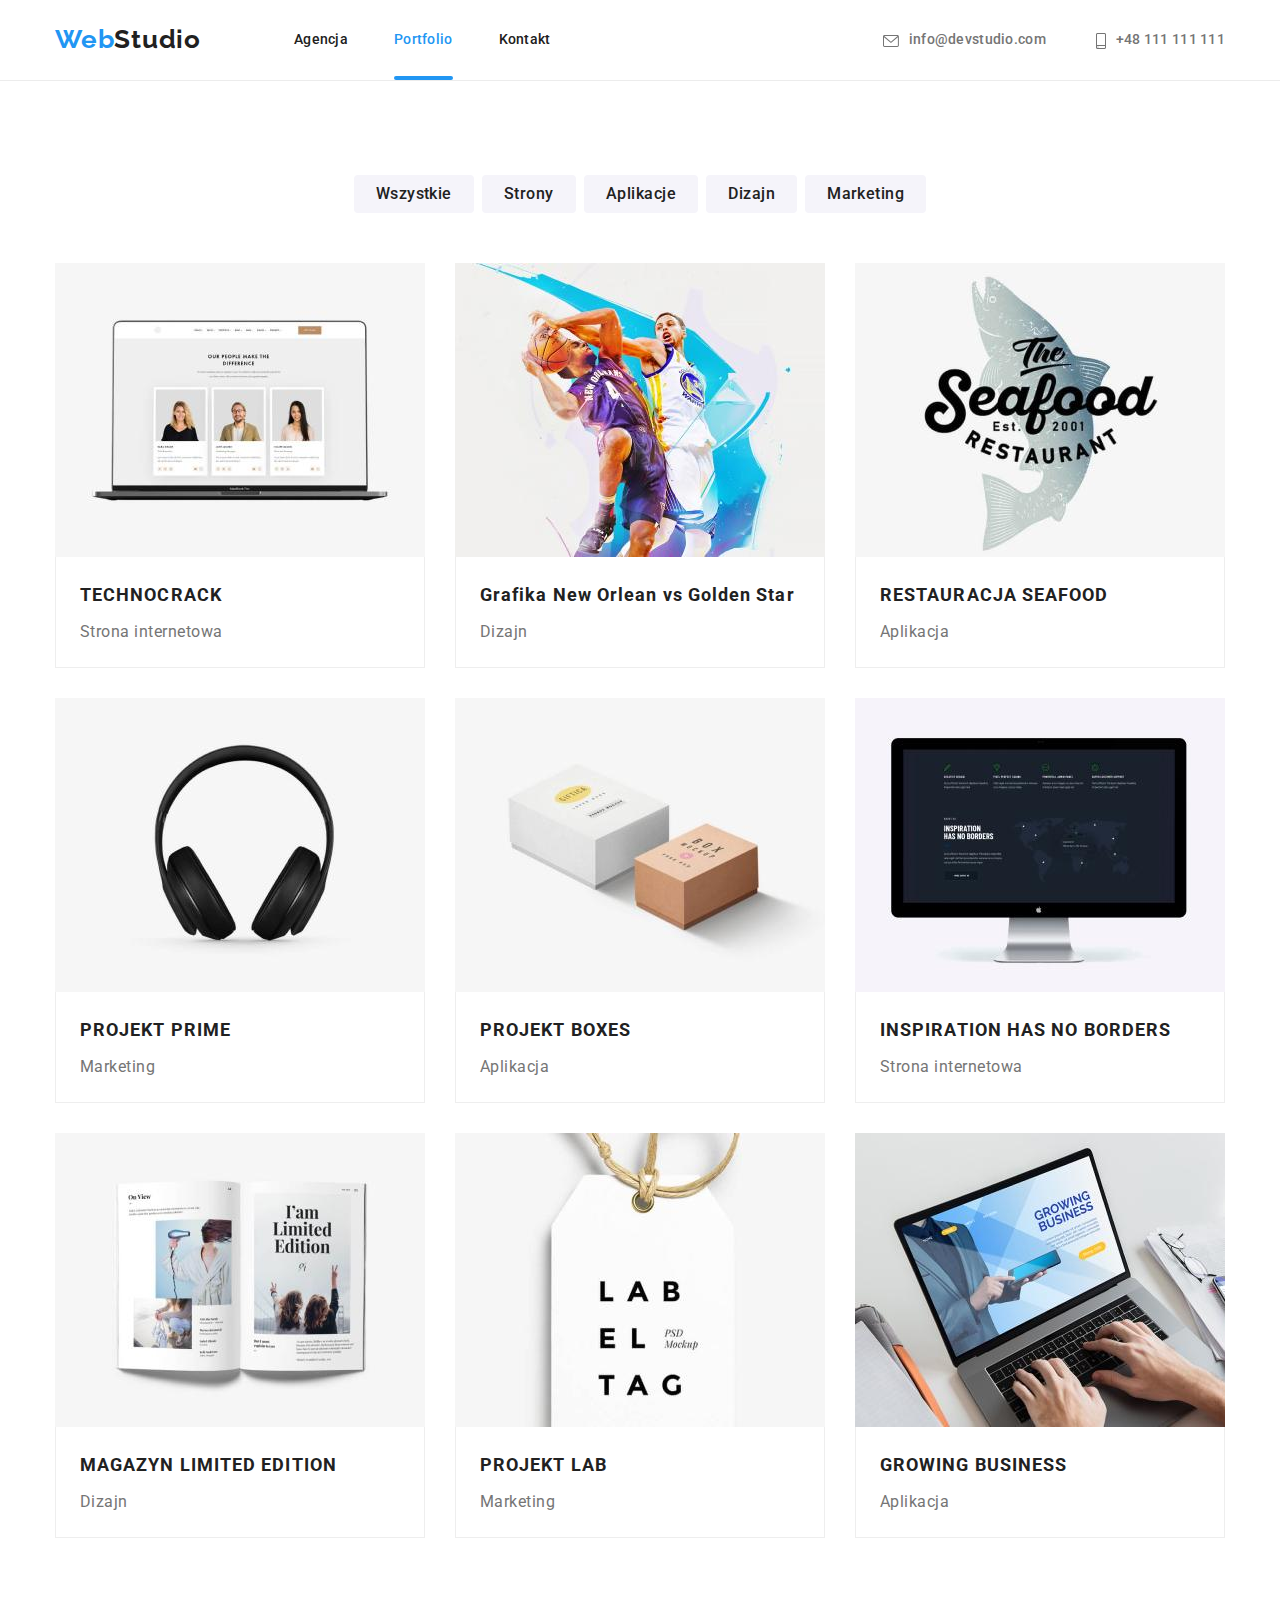
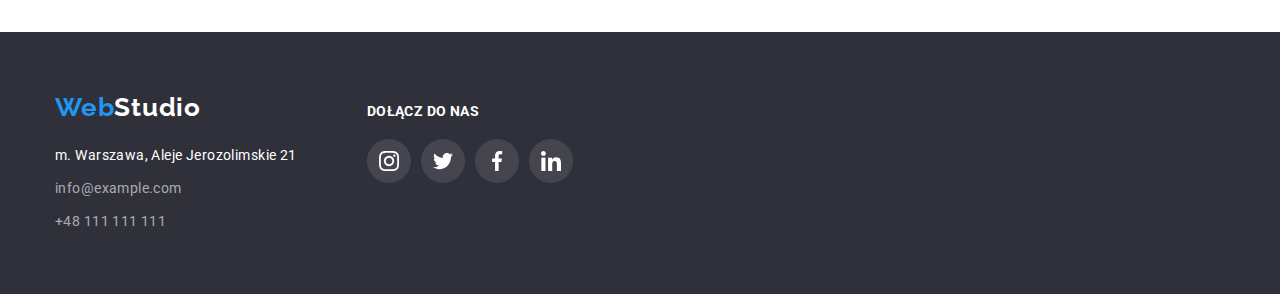
==== portfolio.html @ f638067e "Wykonano kopię plików poprzedniej pracy" ====
<!DOCTYPE html>
<html lang="pl">

<head>
    <meta charset="UTF-8">
    <meta http-equiv="X-UA-Compatible" content="IE=edge">
    <meta name="viewport" content="width=device-width, initial-scale=1.0">
    <link rel="stylesheet"
        href="https://cdnjs.cloudflare.com/ajax/libs/modern-normalize/1.0.0/modern-normalize.min.css" />
    <link rel="stylesheet" href="./css/styles.css">
    <link rel="preconnect" href="https://fonts.googleapis.com">
    <link rel="preconnect" href="https://fonts.gstatic.com" crossorigin>
    <link
        href="https://fonts.googleapis.com/css2?family=Raleway:wght@700&family=Roboto:wght@400;500;700;900&display=swap"
        rel="stylesheet">
    <title>Portfolio</title>
</head>

<body>
    <!-- HEADER -->
    <header class="header">
        <div class="container">
            <!-- Main navigation -->
            <nav class="navigation">
                <a class="navigation-logo link" href="./index.html"><span class="text-even-theme">Web</span><span
                        class="text-light-theme">Studio</span></a>
                <ul class="navigation-list list">
                    <li class="navigation-list-item"><a class="navigation-list-link link"
                            href="./index.html">Agencja</a>
                    </li>
                    <li class="navigation-list-item"><a class="navigation-list-link link active"
                            href="./portfolio.html"><span class="navigation-list-link-portfolio">Portfolio</span></a>
                    <li class="navigation-list-item"><a class="navigation-list-link link" href="#">Kontakt</a></li>
                </ul>
            </nav>
            <ul class="header-address-list list">
                <li class="header-address-list-item">
                    <a class="header-address-mail link" href="mailto:info@devstudio.com">
                        <svg class="header-address-icon" width="16" height="12">
                            <use href="./images/svg/icons.svg#icon-envelope"></use>
                        </svg>info@devstudio.com</a>
                </li>
                <li class="header-address-list-item">

                    <a class="header-address-phone link" href="tel:+48111111111">
                        <svg class="header-address-icon" width="10" height="16">
                            <use href="./images/svg/icons.svg#icon-smartphone"></use>
                        </svg>+48
                        111
                        111
                        111</a>
                </li>
            </ul>
        </div>
    </header>

    <!-- Unique page conten -->
    <main>
        <!-- PORTFOLIO -->
        <section class="portfolio-view section">
            <div class="container portfolio-filter">
                <ul class="filter-buttons-list list">
                    <li class="filter-buttons-item"><button class="btn" type="button">Wszystkie</button></li>
                    <li class="filter-buttons-item"><button class="btn" type="button">Strony</button></li>
                    <li class="filter-buttons-item"><button class="btn" type="button">Aplikacje</button></li>
                    <li class="filter-buttons-item"><button class="btn" type="button">Dizajn</button></li>
                    <li class="filter-buttons-item"><button class="btn" type="button">Marketing</button></li>
                </ul>
            </div>

            <!-- PORTFOLIO LIST -->
            <div class="container">
                <ul class="portfolio-list list">
                    <li class="portfolio-list-item">
                        <img class="portfolio-list-img" src="./images/portfolio/Technocrack.jpg" width="370"
                            height="294" alt="Strona internetowa wyświetlona na laptopie">
                        <div class="overlay">
                            <p class="overlay-text">
                                Technocrack jest popularną platformą wykorzystywaną do
                                rozpowszechniania koronawirusa. Firmy wykorzystują tę
                                platformę do celów szpiegowskich i ataków na niezabezpieczone
                                serwery konkurencji
                            </p>
                        </div>
                        <div class="portfolio-list-wraper">
                            <h3 class="third-header portfolio-third-header-name">Technocrack</h3>
                            <p class="portfolio-project-description">Strona internetowa</p>
                        </div>
                    </li>
                    <li class="portfolio-list-item">
                        <img class="portfolio-list-img" src="./images/portfolio/GrafikaNewOrleanvsGoldenStar.jpg"
                            width="370" height="294" alt="Dwóch grających koszykarzy z drużyn New Orlean i Golden Star">
                        <div class="overlay">
                            <p class="overlay-text">
                                Technocrack jest popularną platformą wykorzystywaną do
                                rozpowszechniania koronawirusa. Firmy wykorzystują tę
                                platformę do celów szpiegowskich i ataków na niezabezpieczone
                                serwery konkurencji
                            </p>
                        </div>
                        <div class="portfolio-list-wraper">
                            <h3 class="portfolio-third-header-name">Grafika New Orlean vs Golden Star</h3>
                            <p class="portfolio-project-description">Dizajn</p>
                        </div>
                    </li>
                    <li class="portfolio-list-item">
                        <img class="portfolio-list-img" src="./images/portfolio/RestauracjaSeafood.jpg" width="370"
                            height="294" alt="Logo na tle ryby restauracji The Seafood istniejącej od 2001r.">
                        <div class="overlay">
                            <p class="overlay-text">
                                Technocrack jest popularną platformą wykorzystywaną do
                                rozpowszechniania koronawirusa. Firmy wykorzystują tę
                                platformę do celów szpiegowskich i ataków na niezabezpieczone
                                serwery konkurencji
                            </p>
                        </div>
                        <div class="portfolio-list-wraper">
                            <h3 class="third-header portfolio-third-header-name">Restauracja Seafood</h3>
                            <p class="portfolio-project-description">Aplikacja</p>
                        </div>
                    </li>
                    <li class="portfolio-list-item">
                        <img class="portfolio-list-img" src="./images/portfolio/ProjektPrime.jpg" width="370"
                            height="294" alt="Czarne słuchawki nauszne">
                        <div class="overlay">
                            <p class="overlay-text">
                                Technocrack jest popularną platformą wykorzystywaną do
                                rozpowszechniania koronawirusa. Firmy wykorzystują tę
                                platformę do celów szpiegowskich i ataków na niezabezpieczone
                                serwery konkurencji
                            </p>
                        </div>
                        <div class="portfolio-list-wraper">
                            <h3 class="third-header portfolio-third-header-name">Projekt Prime</h3>
                            <p class="portfolio-project-description">Marketing</p>
                        </div>
                    </li>
                    <li class="portfolio-list-item">
                        <img class="portfolio-list-img" src="./images/portfolio/ProjektBoxes.jpg" width="370"
                            height="294"
                            alt="Projekt dwóch pudełek. Pierwsze od lewej białe kwadratowe, drugie prostokątne pomarańczowe">
                        <div class="overlay">
                            <p class="overlay-text">
                                Technocrack jest popularną platformą wykorzystywaną do
                                rozpowszechniania koronawirusa. Firmy wykorzystują tę
                                platformę do celów szpiegowskich i ataków na niezabezpieczone
                                serwery konkurencji
                            </p>
                        </div>
                        <div class="portfolio-list-wraper">
                            <h3 class="third-header portfolio-third-header-name">Projekt Boxes</h3>
                            <p class="portfolio-project-description">Aplikacja</p>
                        </div>
                    </li>
                    <li class="portfolio-list-item">
                        <img class="portfolio-list-img" src="./images/portfolio/InspirationHasNoBorders.jpg" width="370"
                            height="294" alt="Monito Apple z wyświetloną stroną: Inspiration has no borders">
                        <div class="overlay">
                            <p class="overlay-text">
                                Technocrack jest popularną platformą wykorzystywaną do
                                rozpowszechniania koronawirusa. Firmy wykorzystują tę
                                platformę do celów szpiegowskich i ataków na niezabezpieczone
                                serwery konkurencji
                            </p>
                        </div>
                        <div class="portfolio-list-wraper">
                            <h3 class="third-header portfolio-third-header-name">Inspiration has no Borders</h3>
                            <p class="portfolio-project-description">Strona internetowa</p>
                        </div>
                    </li>
                    <li class="portfolio-list-item">
                        <img class="portfolio-list-img" src="./images/portfolio/MagazynLimitedEdition.jpg" width="370"
                            height="294" alt="Otwarty magazyn na stonie z napisem: 'I'am Limited Edition'">
                        <div class="overlay">
                            <p class="overlay-text">
                                Technocrack jest popularną platformą wykorzystywaną do
                                rozpowszechniania koronawirusa. Firmy wykorzystują tę
                                platformę do celów szpiegowskich i ataków na niezabezpieczone
                                serwery konkurencji
                            </p>
                        </div>
                        <div class="portfolio-list-wraper">
                            <h3 class="third-header portfolio-third-header-name">Magazyn Limited Edition</h3>
                            <p class="portfolio-project-description">Dizajn</p>
                        </div>
                    </li>
                    <li class="portfolio-list-item">
                        <img class="portfolio-list-img" src="./images/portfolio/ProjektLAB.jpg" width="370" height="294"
                            alt="Biała etykieta na sznurku z napisem: 'LAB EL TAG PSD Mockup'">
                        <div class="overlay">
                            <p class="overlay-text">
                                Technocrack jest popularną platformą wykorzystywaną do
                                rozpowszechniania koronawirusa. Firmy wykorzystują tę
                                platformę do celów szpiegowskich i ataków na niezabezpieczone
                                serwery konkurencji
                            </p>
                        </div>
                        <div class="portfolio-list-wraper">
                            <h3 class="third-header portfolio-third-header-name">Projekt LAB</h3>
                            <p class="portfolio-project-description">Marketing</p>
                        </div>
                    </li>
                    <li class="portfolio-list-item">
                        <img class="portfolio-list-img" src="./images/portfolio/GrowingBusiness.jpg" width="370"
                            height="294" alt="Pisanie na klawiaturze lapropa">
                        <div class="overlay">
                            <p class="overlay-text">
                                Technocrack jest popularną platformą wykorzystywaną do
                                rozpowszechniania koronawirusa. Firmy wykorzystują tę
                                platformę do celów szpiegowskich i ataków na niezabezpieczone
                                serwery konkurencji
                            </p>
                        </div>
                        <div class="portfolio-list-wraper">
                            <h3 class="third-header portfolio-third-header-name">Growing Business</h3>
                            <p class="portfolio-project-description">Aplikacja</p>
                        </div>
                    </li>
                </ul>
            </div>
        </section>
    </main>

    <!-- Page footer - left side -->
    <footer class="footer">
        <div class="container">
            <div class="footer-left-side">
                <a class="navigation-logo link" href="./index.html"><span class="text-even-theme">Web</span><span
                        class="text-dark-theme">Studio</span></a>
                <address class=" address">
                    <ul class="footer-list list">
                        <li class="footer-list-item"><a class="footer-address-maps link"
                                href="https://goo.gl/maps/m3muW4rAkbrLs5uR9" target="_blank">m. Warszawa, Aleje
                                Jerozolimskie
                                21</a></li>
                        <li class="footer-list-item"><a class="footer-address-mail link"
                                href="mailto:info@example.com">info@example.com</a></li>
                        <li class="footer-list-item"><a class="footer-address-phone link" href="tel:+48111111111">+48
                                111
                                111
                                111</a></li>
                    </ul>
                </address>
            </div>
            <!-- Page footer - center -->
            <div class="footer-center">
                <h3 class="third-header footer-third-header">dołącz do nas</h3>
                <ul class="social-list list">
                    <li class="social-list-item">
                        <a class="social-list-link" href="#">
                            <svg class="social-icon" width="20" height="20">
                                <use href="./images/svg/icons.svg#icon-instagram"></use>
                            </svg>
                        </a>
                    </li>
                    <li class="social-list-item"><a class="social-list-link" href="#">
                            <svg class="social-icon" width="20" height="20">
                                <use href="./images/svg/icons.svg#icon-twitter"></use>
                            </svg>
                        </a></li>
                    <li class="social-list-item"><a class="social-list-link" href="#">
                            <svg class="social-icon" width="20" height="20">
                                <use href="./images/svg/icons.svg#icon-facebook"></use>
                            </svg>
                        </a></li>
                    <li class="social-list-item"><a class="social-list-link" href="#">
                            <svg class="social-icon" width="20" height="20">
                                <use href="./images/svg/icons.svg#icon-linkedin"></use>
                            </svg>
                        </a></li>
                </ul>
            </div>
        </div>
    </footer>

</body>

</html>
---- css/styles.css ----
:root {
  --main-font: 'Roboto', sans-serif;
  --second-font: 'Raleway', sans-serif;
  --main-color: #2196f3;
  --icon-color: #afb1b8;
  --main-colorFont: #212121;
  --second-colorFont: #757575;
  --third-colorFont: #ffffff;
  --main-bgc: #e5e5e5;
  --dark-bgc: #2f303a;
  --grey-bgc: #f5f4fa;
  --light-bgc: #ffffff;
  --light2-bgc: #eeeeee;
}

body {
  font-family: var(--main-font), 'Raleway', sans-serif;
  color: var(--main-colorFont);
}

h1,
h2,
h3,
h4,
h5,
h6 {
  margin: 0;
  padding: 0;
}

ol,
ul {
  margin: 0;
  padding: 0;
}

p {
  margin: 0;
  padding: 0;
}

img {
  display: block;
}

.list {
  list-style: none;
}

.link {
  text-decoration: none;
}

.container {
  width: 1200px;
  margin: 0 auto;
  padding: 0 15px;
  align-items: center;
}

.section {
  padding-top: 94px;
}

.section:not(.hero-down-side) {
  padding-bottom: 94px;
}

/* ========= COMPONENTS ======== */
.header {
  background-color: var(--light-bgc);
  border-bottom: 1px solid #ececec;
}
.navigation-list-link,
.header-address-mail,
.header-address-phone {
  font-weight: 500;
  font-style: normal;
  font-size: 14px;
  line-height: 1.143;
  letter-spacing: 0.02em;
}

.third-header {
  font-weight: 700;
  font-size: 14px;
  line-height: 1.143;
  letter-spacing: 0.03em;
  text-transform: uppercase;
}

.footer {
  padding: 60px 0;
  font-size: 14px;
  line-height: 1.714;
  letter-spacing: 0.03em;
  background-color: var(--dark-bgc);
}

.address {
  font-style: normal;
}

/* ======= END COMPONENTS ====== */

/* ========== HEADER ========== */
/* =========== LOGO =========== */
.navigation-logo {
  font-family: var(--second-font);
  font-weight: 700;
  font-size: 26px;
  line-height: 1.192;
  letter-spacing: 0.03em;
  color: var(--main-colorFont);
}

.navigation-logo .text-even-theme {
  color: var(--main-color);
}

.navigation-logo .text-light-theme {
  color: var(--main-colorFont);
}

.navigation-logo .text-dark-theme {
  color: var(--third-colorFont);
}
/* ========= END LOGO ========== */

.header .container {
  display: flex;
  padding-top: 24px;
  padding-bottom: 25px;
  align-items: center;
}

.navigation {
  display: flex;
}

.navigation-logo {
  margin-right: 93px;
}

.navigation-list-item {
  position: relative;
}

.navigation-list-item:not(:last-child) {
  margin-right: 46px;
}

.navigation-list-link:after {
  content: '';
  display: block;
  position: absolute;
  top: 46px;
  width: 100%;
  height: 4px;
  background: transparent;
  border-radius: 2px;
}

.navigation-list-link.active:after {
  background-color: var(--main-color);
}

.navigation-list {
  display: flex;
  align-items: center;
}

.header-address-list {
  display: flex;
  margin-left: auto;
}

.header-address-phone {
  margin-left: 50px;
}

.header-address-icon {
  margin-right: 10px;
  vertical-align: middle;
  fill: currentColor;
}

.navigation-list-link {
  color: var(--main-colorFont);
  transition: color 0.5s cubic-bezier(0.4, 0, 0.2, 1);
}

.navigation-list-link-agency {
  color: var(--main-color);
}

.header-address-mail,
.header-address-phone {
  color: var(--second-colorFont);
  transition: color 0.5s cubic-bezier(0.4, 0, 0.2, 1);
}

.navigation-list-link:hover,
.navigation-list-link:focus,
.header-address-mail:hover,
.header-address-mail:focus,
.header-address-phone:hover,
.header-address-phone:focus {
  color: var(--main-color);
}
/* ========== END HEADER ========== */

/* ==========   MAIN   ========== */
/* =======   HERO up side ======= */
.hero-up-side .container {
  display: flex;
  flex-direction: column;
  padding-top: 200px;
  padding-bottom: 200px;
}

.hero-up-side {
  background-color: var(--dark-bgc);
  background-image: linear-gradient(rgba(47, 48, 58, 0.4), rgba(47, 48, 58, 0.4)),
    url(../images/background/bg_hero.jpg);
  /* background-size: cover; */
  background-repeat: no-repeat;
  background-position: center;
  color: var(--third-colorFont);
}

.hero-main-header {
  padding-bottom: 30px;
  max-width: 696px;
  font-weight: 900;
  font-size: 44px;
  line-height: 1.364;
  text-align: center;
  letter-spacing: 0.06em;
  text-transform: uppercase;
}

.modal-btn {
  padding: 10px 41px;
  font-weight: 700;
  font-size: 16px;
  line-height: 1.875;
  text-align: center;
  letter-spacing: 0.06em;
  box-shadow: 0px 4px 4px rgba(0, 0, 0, 0.15);
  border-radius: 4px;
  border: none;
  background-color: var(--main-color);
  color: var(--third-colorFont);
  cursor: pointer;
}
/* ====== END HERO up side ====== */

/* ======   HERO down side ====== */
.hero-up-side .container {
  display: flex;
}

.hero-list {
  display: flex;
  justify-content: space-between;
}

.hero-list-item {
  max-width: 270px;
  align-items: center;
}

.hero-list-icon-bg {
  display: flex;
  align-items: center;
  justify-content: center;
  height: 120px;
  margin-bottom: 30px;
  border-radius: 4px;
  background-color: var(--grey-bgc);
}

.hero-description {
  margin-top: 10px;
  font-size: 14px;
  line-height: 1.714;
  letter-spacing: 0.03em;
  color: var(--second-colorFont);
}
/* ====   END HERO down side ==== */

/* =========   ABOUT US ========= */
.about .container {
  display: flex;
  flex-direction: column;
}

.about-img-list {
  display: flex;
}

.second-header {
  padding-bottom: 50px;
  font-weight: 700;
  font-size: 36px;
  line-height: 1.167;
  text-align: center;
  letter-spacing: 0.03em;
}

.about-img-list-item {
  position: relative;
}

.about-img-list-item:not(:last-child) {
  margin-right: 30px;
}

.about-img-text {
  position: absolute;
  display: block;
  top: 224px;
  padding: 27px;
  width: 100%;
  font-weight: 700;
  font-size: 14px;
  line-height: 1.143;
  text-align: center;
  letter-spacing: 0.03em;
  text-transform: uppercase;
  color: var(--third-colorFont);
  background: rgba(47, 48, 58, 0.8);
}

/* =======   END ABOUT US ======= */

/* =========  OUR TEAM ========== */
.team .container {
  display: flex;
  flex-direction: column;
}

.team-list {
  display: flex;
}

.team-list-item {
  display: flex;
  flex-direction: column;
  background: var(--light-bgc);
  box-shadow: 0px 1px 3px rgba(0, 0, 0, 0.12), 0px 1px 1px rgba(0, 0, 0, 0.14),
    0px 2px 1px rgba(0, 0, 0, 0.2);
  border-radius: 0px 0px 4px 4px;
}

.team-list-item:not(:last-child) {
  margin-right: 30px;
}

.team-third-header-name,
.team-list-job {
  font-size: 16px;
  line-height: 1.188;
  letter-spacing: 0.03em;
  text-align: center;
}

.team {
  background-color: var(--grey-bgc);
}

.team-third-header-name {
  margin-top: 30px;
  margin-bottom: 10px;
  font-weight: 500;
}

.team-list-job {
  margin-bottom: 16px;
  color: var(--second-colorFont);
}

.social-list {
  display: flex;
  justify-content: center;
  margin-bottom: 30px;
}

.social-list-item {
  display: flex;
  justify-content: center;
}

.social-list-item:not(:last-child) {
  margin-right: 10px;
}

.social-list-link {
  display: flex;
  align-items: center;
  justify-content: center;
  height: 44px;
  width: 44px;
  fill: var(--icon-color);
  background-color: var(--light-bgc);
  border-radius: 50%;
  transition: background-color 0.5s cubic-bezier(0.4, 0, 0.2, 1),
    fill 0.5s cubic-bezier(0.4, 0, 0.2, 1);
}

.social-list-link:hover,
.social-list-link:focus {
  background-color: var(--main-color);
  fill: var(--light-bgc);
}
/* =======  END OUR TEAM ======== */

/* =======  OUR CUSTOMERS ======= */
.customers .container {
  display: flex;
  flex-direction: column;
}

.customers-list {
  display: flex;
  justify-content: center;
  margin: auto;
  /* ustawić margin */
}

.customers-list-item {
  display: flex;
  justify-content: center;
}

.customers-list-item:not(:last-child) {
  margin-right: 30px;
}

.customers-list-link {
  display: flex;
  justify-content: center;
  align-items: center;
  height: 92px;
  width: 170px;
  fill: var(--icon-color);
  border: 1px solid var(--icon-color);
  border-radius: 4px;
  transition: border-color 0.5s cubic-bezier(0.4, 0, 0.2, 1),
    fill 0.5s cubic-bezier(0.4, 0, 0.2, 1);
}

.customers-list-link:hover,
.customers-list-link:focus {
  border-color: var(--main-color);
  fill: var(--main-color);
}
/* ===== END  OUR CUSTOMERS ===== */
/* ========== END MAIN ========== */

/* ==========  FOOTER =========== */
.footer .container {
  display: flex;
  /* flex-direction: column; */
  align-items: baseline;
}

.footer-left-side {
  margin-right: 70px;
}

.address {
  margin-top: 20px;
}

.footer-list-item:nth-child(2) {
  margin: 9px 0;
}

.footer-address-maps {
  color: var(--third-colorFont);
  transition: color 0.5s cubic-bezier(0.4, 0, 0.2, 1);
}
.footer-address-mail,
.footer-address-phone {
  color: rgba(255, 255, 255, 0.6);
  transition: color 0.5s cubic-bezier(0.4, 0, 0.2, 1);
}

.footer-address-maps:hover,
.footer-address-maps:focus,
.footer-address-mail:hover,
.footer-address-mail:focus,
.footer-address-phone:hover,
.footer-address-phone:focus {
  color: var(--main-color);
}

.footer-third-header {
  margin-bottom: 20px;
  color: var(--third-colorFont);
}

.footer .social-list-link {
  fill: var(--light-bgc);
  background: rgba(255, 255, 255, 0.1);
  transition: background-color 0.5s cubic-bezier(0.4, 0, 0.2, 1),
    fill 0.5s cubic-bezier(0.4, 0, 0.2, 1);
}

.footer .social-list-link:hover,
.footer .social-list-link:focus {
  background-color: var(--main-color);
  fill: var(--light-bgc);
}

/* ========  END FOOTER ========= */

/* =========  BACKDROP ========== */

.backdrop {
  position: fixed;
  top: 0;
  left: 0;
  height: 100%;
  width: 100%;
  background: rgba(0, 0, 0, 0.2);
  transition: opacity 0.5s cubic-bezier(0.4, 0, 0.2, 1);
}

.is-hidden {
  opacity: 0;
  visibility: visible;
  pointer-events: none;
}

.modal {
  position: absolute;
  top: 50%;
  left: 50%;
  transform: translate(-50%, -50%);
  width: 528px;
  min-height: 581px;
  background: var(--light-bgc);
  box-shadow: 0px 1px 3px rgba(0, 0, 0, 0.12), 0px 1px 1px rgba(0, 0, 0, 0.14),
    0px 2px 1px rgba(0, 0, 0, 0.2);
  border-radius: 4px;
  transition: transform 0.5s cubic-bezier(0.4, 0, 0.2, 1),
    opacity 0.5s cubic-bezier(0.4, 0, 0.2, 1);
  transform: translate3d(-50%, -50%, 0) scale3d(1, 1, 1);
  opacity: 1;
}

.is-hidden .modal {
  transform: translate3d(-50%, -50%, 0) scale3d(0, 0, 0);
  opacity: 0;
}

.modal-btn-close {
  position: absolute;
  top: 8px;
  right: 8px;
  width: 30px;
  height: 30px;
  background: var(--light-bgc);
  border: 1px solid rgba(0, 0, 0, 0.1);
  border-radius: 50%;
  cursor: pointer;
}

.close-btn {
  position: absolute;
  top: 8px;
  right: 8px;
}
/* =======  END BACKDROP ======== */

/* =========  PORTFOLIO ========= */
.portfolio-view .container {
  display: flex;
  justify-content: center;
}

.filter-buttons-list {
  display: flex;
  margin-bottom: 50px;
}

.filter-buttons-item:not(:last-child) {
  margin-right: 8px;
}

.navigation-list-link-portfolio {
  color: var(--main-color);
}

.btn {
  padding: 6px 22px;
  font-family: var(--main-font);
  font-weight: 500;
  font-size: 16px;
  line-height: 1.625;
  text-align: center;
  letter-spacing: 0.03em;
  color: var(--main-colorFont);
  background: var(--grey-bgc);
  border-radius: 4px;
  border: none;
  cursor: pointer;
  transition: background-color 0.5s cubic-bezier(0.4, 0, 0.2, 1),
    color 0.5s cubic-bezier(0.4, 0, 0.2, 1), box-shadow 0.5s cubic-bezier(0.4, 0, 0.2, 1);
}

.btn:hover,
.btn:focus {
  background-color: var(--main-color);
  color: var(--third-colorFont);
  box-shadow: 0px 3px 1px rgba(0, 0, 0, 0.1), 0px 1px 2px rgba(0, 0, 0, 0.08),
    0px 2px 2px rgba(0, 0, 0, 0.12);
}
/* =======  END PORTFOLIO ======= */

/* ======  PORTFOLIO VIEW  ====== */
.portfolio-list {
  display: flex;
  justify-content: space-between;
  flex-wrap: wrap;
}

.portfolio-list-item {
  position: relative;
  margin-bottom: 30px;
  background: var(--light-bgc);
  overflow: hidden;
  cursor: pointer;
  transition: box-shadow 0.5s cubic-bezier(0.4, 0, 0.2, 1);
}

.portfolio-list-item:hover,
.portfolio-list-item:focus {
  box-shadow: 0px 1px 1px rgba(0, 0, 0, 0.12), 0px 4px 4px rgba(0, 0, 0, 0.06),
    1px 4px 6px rgba(0, 0, 0, 0.16);
}

.portfolio-list-item:nth-child(n + 7) {
  margin-bottom: 0;
}

.overlay {
  position: absolute;
  display: flex;
  padding-left: 24px;
  padding-right: 45px;
  height: 294px;
  top: 0;
  background: rgba(33, 150, 243, 0.9);
  transform: translateY(295px);
  transition: transform 0.5s cubic-bezier(0.4, 0, 0.2, 1)
}

.portfolio-list-item:hover .overlay {
  transform: translateY(0);
}

.overlay-text {
  margin: auto;
  font-weight: 400;
  font-size: 18px;
  line-height: 1.556;
  color: var(--third-colorFont);
  letter-spacing: 0.03em;
}

.portfolio-list-wraper {
  position: relative;
  background: var(--light-bgc);
  border-right: 1px solid var(--light2-bgc);
  border-bottom: 1px solid var(--light2-bgc);
  border-left: 1px solid var(--light2-bgc);
}

.portfolio-third-header-name {
  padding: 20px 24px 4px;
  font-weight: 700;
  font-size: 18px;
  line-height: 2;
  letter-spacing: 0.06em;
}

.portfolio-project-description {
  padding-bottom: 20px;
  padding-left: 24px;
  font-size: 16px;
  line-height: 1.875;
  letter-spacing: 0.03em;
  color: var(--second-colorFont);
}
/* ====  END PORTFOLIO VIEW  ==== */
/* =======  END PORTFOLIO ======= */
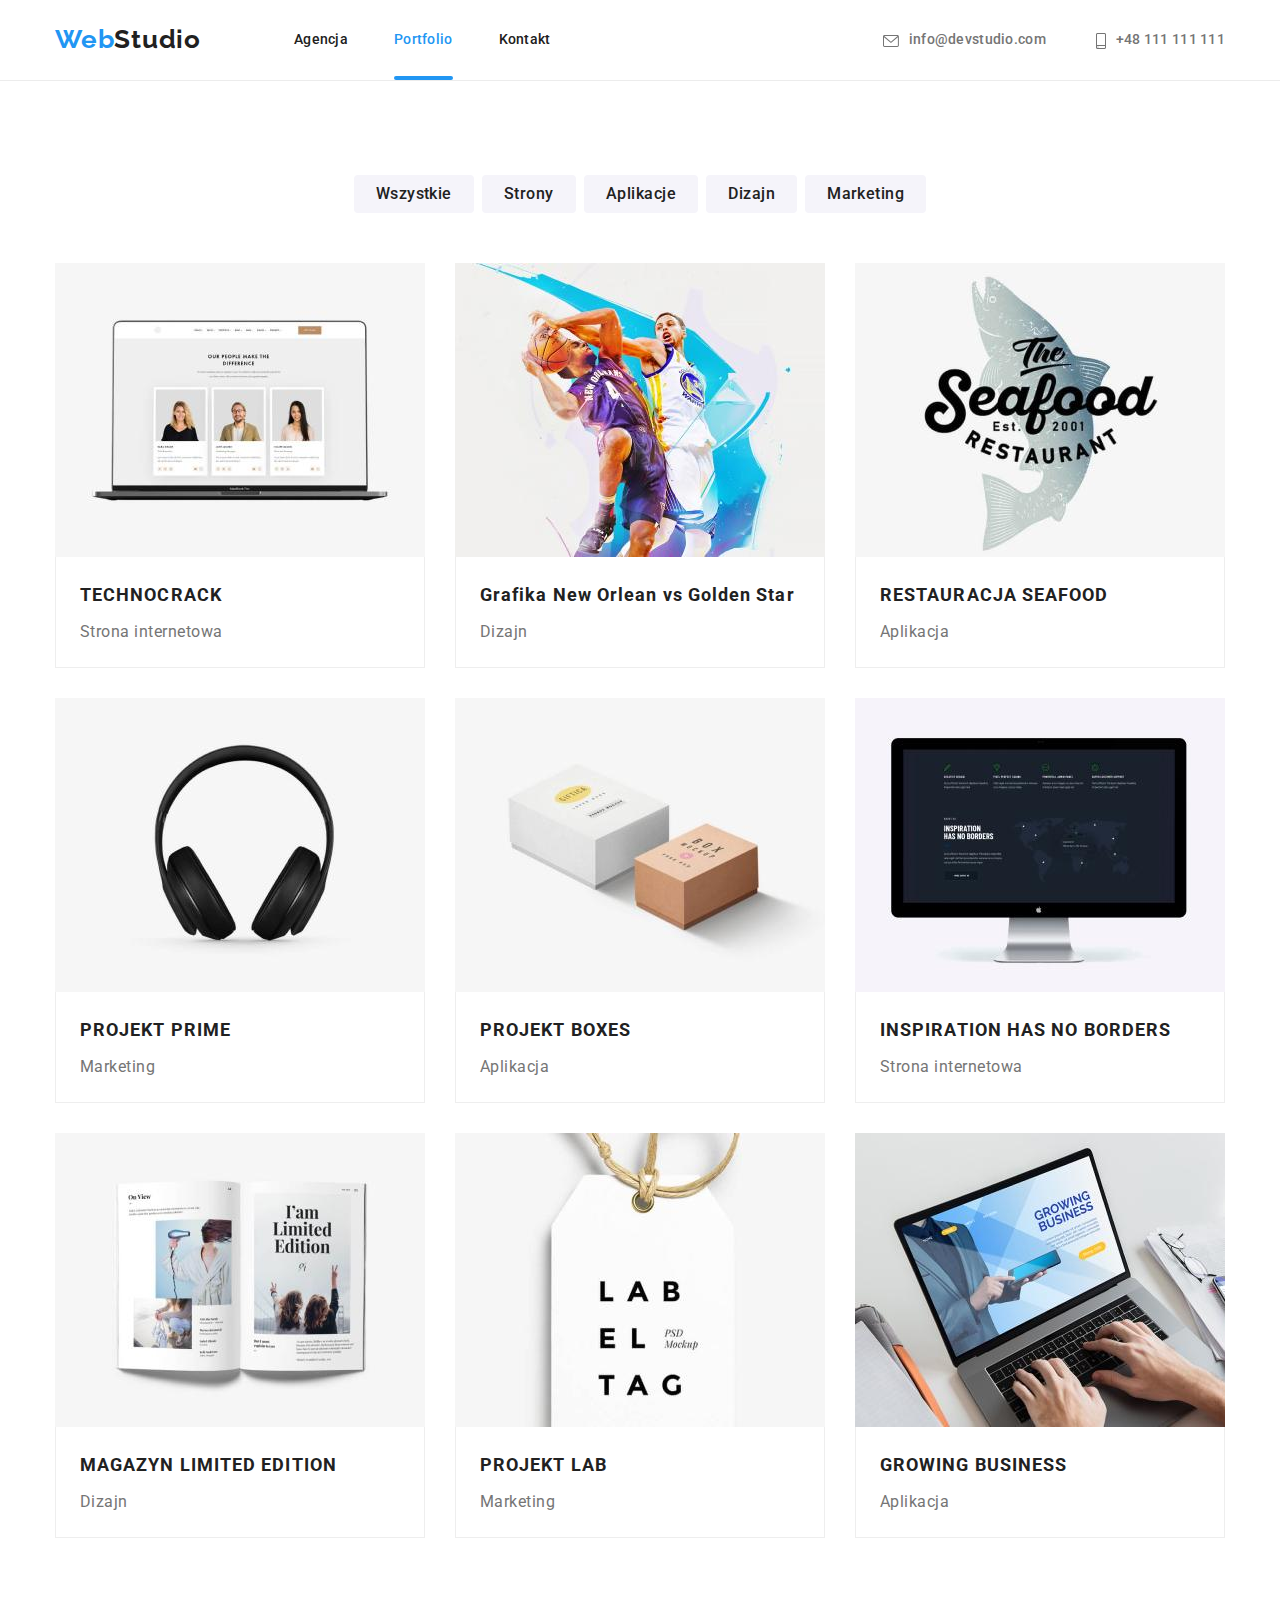
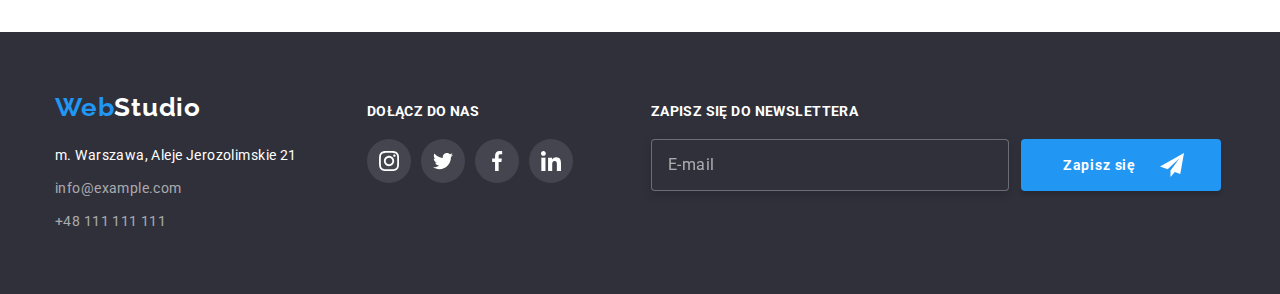
==== commit 027c31c3: "Dodanie newslettera do strony portfolio" ====
--- a/portfolio.html
+++ b/portfolio.html
@@ -270,6 +270,18 @@
                         </a></li>
                 </ul>
             </div>
+            <!-- Page footer - right side - newsletter-->
+            <div class="footer-newsletter">
+                <h3 class="third-header footer-third-header">zapisz się do newslettera</h3>
+                <form class="footer-newsletter-form" name="footer-newsletter" autocomplete="on" formvalidate>
+                    <label class="footer-newsletter-email">
+                        <input class="newsletter-email" type="email" name="email" placeholder="E-mail"></label>
+                    <button class="newsletter-btn" type="submit">Zapisz się
+                        <svg class="newsletter-btn-icon" width="24" height="24">
+                            <use href="./images/svg/icons.svg#icon-send"></use>
+                        </svg></button>
+                </form>
+            </div>
         </div>
     </footer>
 
--- a/css/styles.css
+++ b/css/styles.css
@@ -447,8 +447,7 @@
   fill: var(--icon-color);
   border: 1px solid var(--icon-color);
   border-radius: 4px;
-  transition: border-color 0.5s cubic-bezier(0.4, 0, 0.2, 1),
-    fill 0.5s cubic-bezier(0.4, 0, 0.2, 1);
+  transition: border-color 0.5s cubic-bezier(0.4, 0, 0.2, 1), fill 0.5s cubic-bezier(0.4, 0, 0.2, 1);
 }
 
 .customers-list-link:hover,
@@ -468,6 +467,10 @@
 
 .footer-left-side {
   margin-right: 70px;
+}
+
+.footer-center {
+  margin-right: 78px;
 }
 
 .address {
@@ -514,10 +517,64 @@
   background-color: var(--main-color);
   fill: var(--light-bgc);
 }
+.footer-newsletter-form {
+  display: flex;
+}
+
+.newsletter-email,
+.newsletter-email::placeholder {
+  font-size: 16px;
+  line-height: 1.25;
+  letter-spacing: 0.03em;
+  color: rgba(255, 255, 255, 0.6);
+}
+
+.newsletter-email {
+  display: flex;
+  align-items: center;
+  margin-right: 12px;
+  padding: 15px 16px;
+  width: 358px;
+  border: 1px solid rgba(255, 255, 255, 0.3);
+  box-sizing: border-box;
+  filter: drop-shadow(0px 4px 4px rgba(0, 0, 0, 0.15));
+  border-radius: 4px;
+  background-color: var(--dark-bgc);
+  outline: none;
+  transition: border-color 250ms cubic-bezier(0.4, 0, 0.2, 1);
+}
+
+/* .newsletter-email:hover, */
+.newsletter-email:focus {
+  border-color: var(--main-color);
+}
+
+.newsletter-btn {
+  display: flex;
+  align-items: center;
+  padding: 10px 24px 10px 42px;
+  width: 200px;
+  font-weight: 700;
+  font-size: 1.875;
+  line-height: 30px;
+  letter-spacing: 0.06em;
+  color: var(--third-colorFont);
+  background: var(--main-color);
+  box-shadow: 0px 4px 4px rgba(0, 0, 0, 0.15);
+  border-radius: 4px;
+  border: none;
+  outline: none;
+  cursor: pointer;
+}
+
+.newsletter-btn-icon {
+  margin-left: 24px;
+  /* margin-right: 24px; */
+}
 
 /* ========  END FOOTER ========= */
 
-/* =========  BACKDROP ========== */
+/* =========  MODAL WINDOW ========== */
 
 .backdrop {
   position: fixed;
@@ -546,8 +603,7 @@
   box-shadow: 0px 1px 3px rgba(0, 0, 0, 0.12), 0px 1px 1px rgba(0, 0, 0, 0.14),
     0px 2px 1px rgba(0, 0, 0, 0.2);
   border-radius: 4px;
-  transition: transform 0.5s cubic-bezier(0.4, 0, 0.2, 1),
-    opacity 0.5s cubic-bezier(0.4, 0, 0.2, 1);
+  transition: transform 0.5s cubic-bezier(0.4, 0, 0.2, 1), opacity 0.5s cubic-bezier(0.4, 0, 0.2, 1);
   transform: translate3d(-50%, -50%, 0) scale3d(1, 1, 1);
   opacity: 1;
 }
@@ -574,7 +630,41 @@
   top: 8px;
   right: 8px;
 }
-/* =======  END BACKDROP ======== */
+
+.modal-form-policy-text {
+  /* display: flex;
+  justify-content: center; */
+  margin: 20px 30px;
+  font-weight: 400;
+  font-size: 14px;
+  line-height: 1.714;
+  letter-spacing: 0.03em;
+  color: var(--second-colorFont);
+}
+
+.modal-form-policy-text::before {
+  content: '';
+  display: inline-block;
+  width: 16px;
+  height: 16px;
+  border: 1px solid var(--main-colorFont);
+  border-radius: 2px;
+}
+
+.modal-form-policy:checked + .modal-form-policy-text::before {
+  background-color: var(--main-color);
+  border: 0.2px solid var(--light-bgc);
+  background-image: url("data:image/svg+xml;charset=utf8,%3Csvg width='13' height='10' viewBox='0 0 13 10' fill='none' xmlns='http://www.w3.org/2000/svg'%3E%3Cpath d='M1.95703 4.75166L1.88825 4.68604L1.81923 4.75141L0.93123 5.59258L0.854858 5.66492L0.930974 5.73753L4.42671 9.07236L4.49574 9.1382L4.56476 9.07236L12.069 1.91352L12.1449 1.84116L12.069 1.76881L11.1873 0.927644L11.1183 0.861826L11.0493 0.927611L4.49577 7.17353L1.95703 4.75166Z' fill='white' stroke='white' stroke-width='0.2'/%3E%3C/svg%3E");
+  background-repeat: no-repeat;
+  background-position: center;
+}
+
+.visually-hiden {
+  -moz-appearance: none;
+  -webkit-appearance: none;
+  appearance: none;
+}
+/* =====  END MODAL WINDOW ====== */
 
 /* =========  PORTFOLIO ========= */
 .portfolio-view .container {
@@ -656,7 +746,7 @@
   top: 0;
   background: rgba(33, 150, 243, 0.9);
   transform: translateY(295px);
-  transition: transform 0.5s cubic-bezier(0.4, 0, 0.2, 1)
+  transition: transform 0.5s cubic-bezier(0.4, 0, 0.2, 1);
 }
 
 .portfolio-list-item:hover .overlay {
